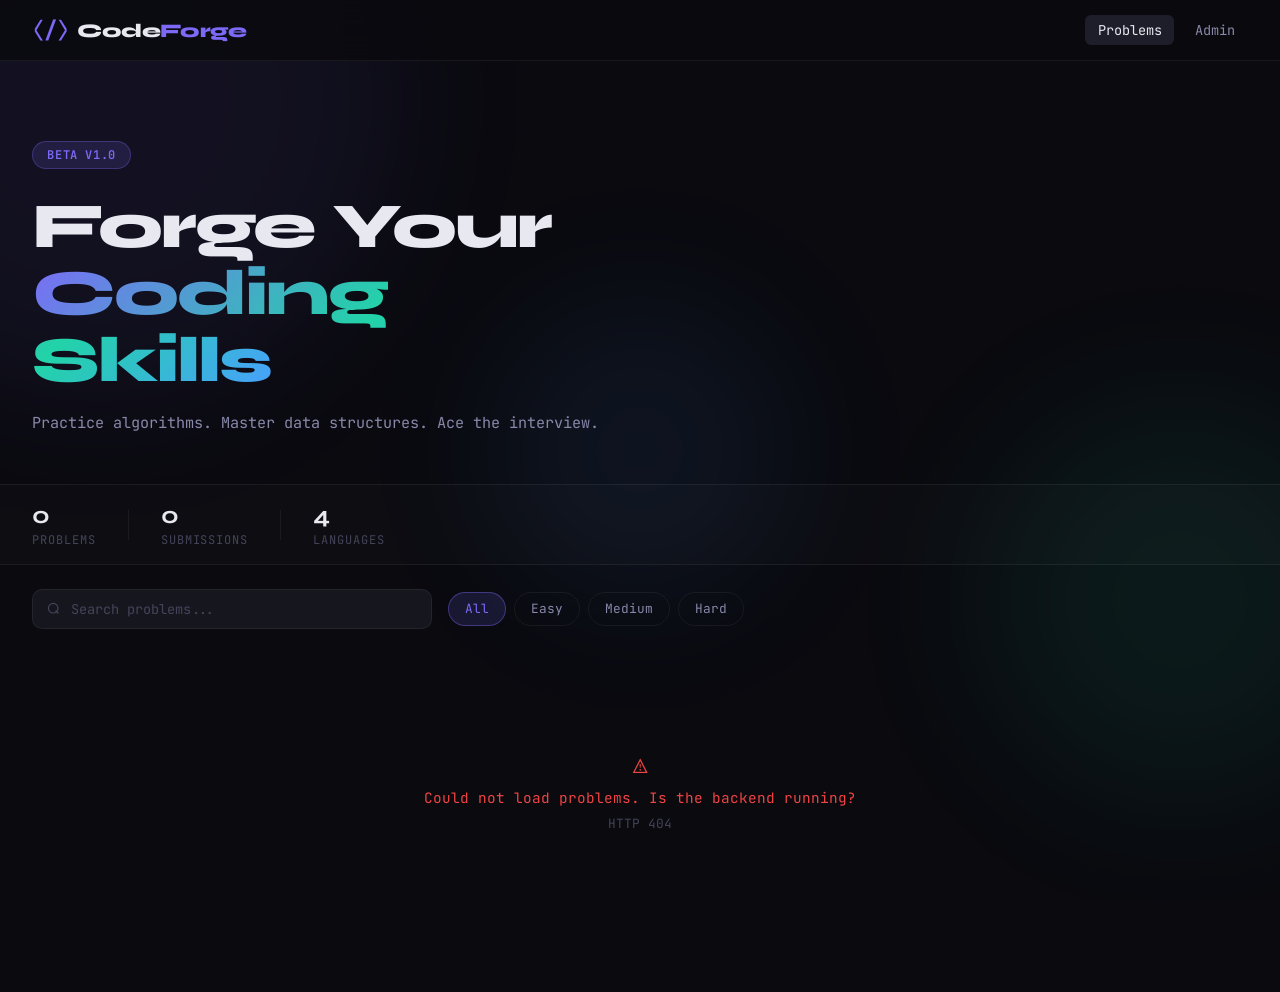
==== frontend/admin.html @ 6dc3c4fb "initial frontend" ====
<!DOCTYPE html>
<html lang="en">
<head>
<meta charset="UTF-8">
<meta name="viewport" content="width=device-width, initial-scale=1.0">
<title>CodeForge Admin</title>
<link rel="preconnect" href="https://fonts.googleapis.com">
<link href="https://fonts.googleapis.com/css2?family=JetBrains+Mono:wght@300;400;500;600;700&family=Syne:wght@400;600;700;800&display=swap" rel="stylesheet">
<link rel="stylesheet" href="static/css/main.css">
<link rel="stylesheet" href="static/css/admin.css">
</head>
<body class="admin-page">

<div class="ambient-bg">
  <div class="orb orb-1"></div>
  <div class="orb orb-2"></div>
</div>

<!-- Header -->
<header class="header">
  <div class="header-inner">
    <a href="index.html" class="logo">
      <span class="logo-icon">⟨/⟩</span>
      <span class="logo-text">Code<span class="accent">Forge</span></span>
    </a>
    <nav class="nav">
      <a href="index.html" class="nav-link">Problems</a>
      <span class="nav-badge">Admin</span>
      <button class="btn-ghost" id="logoutBtn">Logout</button>
    </nav>
  </div>
</header>

<!-- Admin Layout -->
<div class="admin-layout">

  <!-- Sidebar -->
  <aside class="admin-sidebar">
    <div class="sidebar-section">
      <p class="sidebar-label">Management</p>
      <button class="sidebar-item active" data-section="questions">
        <svg viewBox="0 0 20 20" fill="none"><rect x="3" y="3" width="14" height="3" rx="1" fill="currentColor"/><rect x="3" y="8.5" width="14" height="3" rx="1" fill="currentColor" opacity=".6"/><rect x="3" y="14" width="9" height="3" rx="1" fill="currentColor" opacity=".3"/></svg>
        Questions
      </button>
      <button class="sidebar-item" data-section="create">
        <svg viewBox="0 0 20 20" fill="none"><circle cx="10" cy="10" r="7" stroke="currentColor" stroke-width="1.5"/><path d="M10 7v6M7 10h6" stroke="currentColor" stroke-width="1.5" stroke-linecap="round"/></svg>
        Create Problem
      </button>
    </div>
  </aside>

  <!-- Main Content -->
  <main class="admin-main">

    <!-- Questions List Section -->
    <div class="admin-section active" id="section-questions">
      <div class="section-header">
        <h2>All Problems</h2>
        <button class="btn-primary" id="createNewBtn">+ New Problem</button>
      </div>
      <div class="admin-table-wrap">
        <table class="admin-table">
          <thead>
            <tr>
              <th>#</th>
              <th>Title</th>
              <th>Difficulty</th>
              <th>Tags</th>
              <th>Submissions</th>
              <th>Status</th>
              <th>Actions</th>
            </tr>
          </thead>
          <tbody id="questionsTableBody">
            <tr><td colspan="7" class="table-loading">Loading...</td></tr>
          </tbody>
        </table>
      </div>
    </div>

    <!-- Create/Edit Problem Section -->
    <div class="admin-section hidden" id="section-create">
      <div class="section-header">
        <h2 id="formTitle">Create New Problem</h2>
        <button class="btn-ghost" id="cancelFormBtn">← Back to List</button>
      </div>

      <div class="problem-form" id="problemForm">
        <!-- Basic Info -->
        <div class="form-card">
          <h3 class="form-card-title">Basic Information</h3>
          <div class="form-row">
            <div class="form-group flex-3">
              <label>Title *</label>
              <input type="text" class="form-input" id="fTitle" placeholder="e.g. Two Sum">
            </div>
            <div class="form-group flex-1">
              <label>Difficulty *</label>
              <select class="form-input" id="fDifficulty">
                <option value="Easy">Easy</option>
                <option value="Medium" selected>Medium</option>
                <option value="Hard">Hard</option>
              </select>
            </div>
          </div>
          <div class="form-row">
            <div class="form-group flex-2">
              <label>Tags (comma-separated)</label>
              <input type="text" class="form-input" id="fTags" placeholder="array, hash-table, two-pointers">
            </div>
            <div class="form-group flex-1">
              <label>Time Limit (sec)</label>
              <input type="number" class="form-input" id="fTimeLimit" value="5" min="1" max="30">
            </div>
            <div class="form-group flex-1">
              <label>Memory Limit (MB)</label>
              <input type="number" class="form-input" id="fMemoryLimit" value="256" min="32">
            </div>
          </div>
        </div>

        <!-- Description -->
        <div class="form-card">
          <h3 class="form-card-title">Problem Statement</h3>
          <div class="form-group">
            <label>Description * (supports markdown)</label>
            <textarea class="form-textarea" id="fDescription" rows="8" placeholder="Describe the problem clearly. Use markdown for formatting.&#10;&#10;Example:&#10;Given an array of integers `nums` and an integer `target`, return indices of the two numbers such that they add up to target."></textarea>
          </div>
          <div class="form-group">
            <label>Constraints</label>
            <textarea class="form-textarea" id="fConstraints" rows="4" placeholder="• 2 ≤ nums.length ≤ 10^4&#10;• -10^9 ≤ nums[i] ≤ 10^9&#10;• Only one valid answer exists."></textarea>
          </div>
        </div>

        <!-- Sample I/O -->
        <div class="form-card">
          <h3 class="form-card-title">Sample Input / Output</h3>
          <div class="form-row">
            <div class="form-group flex-1">
              <label>Sample Input</label>
              <textarea class="form-textarea mono" id="fSampleInput" rows="4" placeholder="[2,7,11,15]&#10;9"></textarea>
            </div>
            <div class="form-group flex-1">
              <label>Sample Output</label>
              <textarea class="form-textarea mono" id="fSampleOutput" rows="4" placeholder="[0,1]"></textarea>
            </div>
          </div>
        </div>

        <!-- Starter Code -->
        <div class="form-card">
          <h3 class="form-card-title">Starter Code (optional)</h3>
          <div class="starter-tabs">
            <button class="stab active" data-lang="python">Python</button>
            <button class="stab" data-lang="javascript">JavaScript</button>
            <button class="stab" data-lang="java">Java</button>
            <button class="stab" data-lang="cpp">C++</button>
          </div>
          <div class="starter-editors">
            <textarea class="form-textarea mono" id="starter-python" rows="8" placeholder="def solution(nums, target):&#10;    # Write your code here&#10;    pass"></textarea>
            <textarea class="form-textarea mono hidden" id="starter-javascript" rows="8" placeholder="function solution(nums, target) {&#10;    // Write your code here&#10;}"></textarea>
            <textarea class="form-textarea mono hidden" id="starter-java" rows="8" placeholder="import java.util.*;&#10;public class Solution {&#10;    public int[] solution(int[] nums, int target) {&#10;        // Write your code here&#10;        return new int[]{};&#10;    }&#10;}"></textarea>
            <textarea class="form-textarea mono hidden" id="starter-cpp" rows="8" placeholder="#include <bits/stdc++.h>&#10;using namespace std;&#10;&#10;int main() {&#10;    // Write your code here&#10;    return 0;&#10;}"></textarea>
          </div>
        </div>

        <!-- Test Cases -->
        <div class="form-card">
          <div class="form-card-header">
            <h3 class="form-card-title">Test Cases</h3>
            <div class="tc-actions">
              <button class="btn-ghost small" id="addPublicTC">+ Public</button>
              <button class="btn-ghost small" id="addPrivateTC">+ Private</button>
            </div>
          </div>
          <div class="testcases-list" id="testCasesFormList">
            <p class="muted-text" id="noTCMsg">No test cases added yet. Click + Public or + Private to add.</p>
          </div>
        </div>

        <!-- Form Actions -->
        <div class="form-actions">
          <button class="btn-ghost" id="cancelFormBtn2">Cancel</button>
          <button class="btn-primary large" id="saveProblemBtn">
            <span id="saveBtnText">Create Problem</span>
          </button>
        </div>
      </div>
    </div>

  </main>
</div>

<script src="static/js/api.js"></script>
<script src="static/js/admin.js"></script>
</body>
</html>
---- frontend/static/css/main.css ----
/* ========================================
   CODEFORGE — MAIN STYLESHEET
   Dark Industrial Aesthetic
   ======================================== */

:root {
  /* Core palette */
  --bg-base: #0a0a0f;
  --bg-surface: #111118;
  --bg-elevated: #16161f;
  --bg-hover: #1e1e2a;
  --bg-card: #13131a;

  /* Accent */
  --accent: #7c6af7;
  --accent-dim: rgba(124, 106, 247, 0.15);
  --accent-glow: rgba(124, 106, 247, 0.4);
  --accent-green: #22d3a8;
  --accent-red: #f04444;
  --accent-yellow: #f5c842;
  --accent-blue: #4a9eff;

  /* Text */
  --text-primary: #e8e8f0;
  --text-secondary: #8888aa;
  --text-muted: #44445a;
  --text-code: #a8b4d8;

  /* Borders */
  --border: rgba(255,255,255,0.06);
  --border-hover: rgba(255,255,255,0.12);

  /* Fonts */
  --font-display: 'Syne', sans-serif;
  --font-mono: 'JetBrains Mono', monospace;

  /* Radius */
  --radius-sm: 6px;
  --radius: 10px;
  --radius-lg: 16px;
  --radius-xl: 24px;
}

* { box-sizing: border-box; margin: 0; padding: 0; }

html { scroll-behavior: smooth; }

body {
  background: var(--bg-base);
  color: var(--text-primary);
  font-family: var(--font-mono);
  min-height: 100vh;
  overflow-x: hidden;
  position: relative;
}

/* ===== AMBIENT BACKGROUND ===== */
.ambient-bg {
  position: fixed;
  inset: 0;
  pointer-events: none;
  z-index: 0;
  overflow: hidden;
}

.orb {
  position: absolute;
  border-radius: 50%;
  filter: blur(80px);
  opacity: 0.08;
  animation: orb-drift 20s ease-in-out infinite alternate;
}

.orb-1 {
  width: 600px; height: 600px;
  background: var(--accent);
  top: -200px; left: -200px;
  animation-duration: 25s;
}

.orb-2 {
  width: 400px; height: 400px;
  background: var(--accent-green);
  bottom: 100px; right: -100px;
  animation-duration: 18s;
  animation-delay: -8s;
}

.orb-3 {
  width: 300px; height: 300px;
  background: var(--accent-blue);
  top: 50%; left: 50%;
  transform: translate(-50%, -50%);
  animation-duration: 30s;
  animation-delay: -15s;
}

@keyframes orb-drift {
  0% { transform: translate(0, 0) scale(1); }
  100% { transform: translate(40px, 30px) scale(1.1); }
}

/* ===== HEADER ===== */
.header {
  position: sticky;
  top: 0;
  z-index: 100;
  background: rgba(10, 10, 15, 0.85);
  backdrop-filter: blur(20px);
  border-bottom: 1px solid var(--border);
}

.header-inner {
  max-width: 1400px;
  margin: 0 auto;
  padding: 0 2rem;
  height: 60px;
  display: flex;
  align-items: center;
  justify-content: space-between;
}

.logo {
  display: flex;
  align-items: center;
  gap: 0.6rem;
  text-decoration: none;
  color: var(--text-primary);
}

.logo-icon {
  font-size: 1.4rem;
  color: var(--accent);
  font-family: var(--font-mono);
  font-weight: 700;
  letter-spacing: -0.05em;
}

.logo-text {
  font-family: var(--font-display);
  font-size: 1.2rem;
  font-weight: 800;
  letter-spacing: -0.03em;
}

.accent { color: var(--accent); }

.nav {
  display: flex;
  align-items: center;
  gap: 0.5rem;
}

.nav-link {
  color: var(--text-secondary);
  text-decoration: none;
  font-size: 0.85rem;
  padding: 0.4rem 0.8rem;
  border-radius: var(--radius-sm);
  transition: all 0.2s;
}

.nav-link:hover, .nav-link.active {
  color: var(--text-primary);
  background: var(--bg-hover);
}

.nav-badge {
  background: var(--accent-dim);
  color: var(--accent);
  border: 1px solid rgba(124, 106, 247, 0.3);
  font-size: 0.75rem;
  padding: 0.25rem 0.75rem;
  border-radius: 100px;
  font-weight: 600;
}

/* ===== HERO ===== */
.hero {
  position: relative;
  z-index: 1;
  padding: 5rem 2rem 3rem;
  max-width: 1400px;
  margin: 0 auto;
}

.hero-inner {
  max-width: 600px;
}

.hero-badge {
  display: inline-block;
  background: var(--accent-dim);
  border: 1px solid rgba(124, 106, 247, 0.3);
  color: var(--accent);
  font-size: 0.75rem;
  font-weight: 600;
  padding: 0.3rem 0.9rem;
  border-radius: 100px;
  margin-bottom: 1.5rem;
  letter-spacing: 0.05em;
  text-transform: uppercase;
}

.hero-title {
  font-family: var(--font-display);
  font-size: clamp(2.5rem, 5vw, 4rem);
  font-weight: 800;
  line-height: 1.05;
  letter-spacing: -0.03em;
  margin-bottom: 1rem;
}

.gradient-text {
  background: linear-gradient(135deg, var(--accent) 0%, var(--accent-green) 60%, var(--accent-blue) 100%);
  -webkit-background-clip: text;
  -webkit-text-fill-color: transparent;
  background-clip: text;
}

.hero-sub {
  color: var(--text-secondary);
  font-size: 0.95rem;
  line-height: 1.7;
}

/* ===== STATS BAR ===== */
.stats-bar {
  position: relative;
  z-index: 1;
  border-top: 1px solid var(--border);
  border-bottom: 1px solid var(--border);
  background: rgba(255,255,255,0.015);
}

.stats-inner {
  max-width: 1400px;
  margin: 0 auto;
  padding: 1rem 2rem;
  display: flex;
  gap: 2rem;
  align-items: center;
}

.stat-item {
  display: flex;
  flex-direction: column;
  gap: 0.15rem;
}

.stat-value {
  font-family: var(--font-display);
  font-size: 1.5rem;
  font-weight: 700;
  color: var(--text-primary);
}

.stat-label {
  font-size: 0.75rem;
  color: var(--text-muted);
  text-transform: uppercase;
  letter-spacing: 0.08em;
}

.stat-divider {
  width: 1px;
  height: 30px;
  background: var(--border);
}

/* ===== FILTER BAR ===== */
.filter-bar {
  position: relative;
  z-index: 1;
  padding: 1.5rem 0;
}

.filter-inner {
  max-width: 1400px;
  margin: 0 auto;
  padding: 0 2rem;
  display: flex;
  gap: 1rem;
  align-items: center;
  flex-wrap: wrap;
}

.search-wrap {
  position: relative;
  flex: 1;
  min-width: 200px;
  max-width: 400px;
}

.search-icon {
  position: absolute;
  left: 0.9rem;
  top: 50%;
  transform: translateY(-50%);
  width: 16px;
  height: 16px;
  color: var(--text-muted);
}

.search-input {
  width: 100%;
  background: var(--bg-elevated);
  border: 1px solid var(--border);
  border-radius: var(--radius);
  padding: 0.6rem 0.9rem 0.6rem 2.4rem;
  color: var(--text-primary);
  font-family: var(--font-mono);
  font-size: 0.85rem;
  transition: border-color 0.2s;
  outline: none;
}

.search-input:focus {
  border-color: var(--accent);
}

.search-input::placeholder { color: var(--text-muted); }

.filter-pills {
  display: flex;
  gap: 0.5rem;
}

.pill {
  padding: 0.45rem 1rem;
  border-radius: 100px;
  border: 1px solid var(--border);
  background: transparent;
  color: var(--text-secondary);
  font-family: var(--font-mono);
  font-size: 0.8rem;
  cursor: pointer;
  transition: all 0.2s;
}

.pill:hover {
  border-color: var(--border-hover);
  color: var(--text-primary);
}

.pill.active {
  background: var(--accent-dim);
  border-color: rgba(124, 106, 247, 0.4);
  color: var(--accent);
}

/* ===== PROBLEMS MAIN ===== */
.problems-main {
  position: relative;
  z-index: 1;
  max-width: 1400px;
  margin: 0 auto;
  padding: 0 2rem 4rem;
}

.problems-grid {
  display: flex;
  flex-direction: column;
  gap: 0.5rem;
}

/* Problem Card */
.problem-card {
  display: grid;
  grid-template-columns: 50px 1fr auto;
  align-items: center;
  gap: 1rem;
  padding: 1rem 1.5rem;
  background: var(--bg-card);
  border: 1px solid var(--border);
  border-radius: var(--radius);
  cursor: pointer;
  transition: all 0.2s;
  text-decoration: none;
  color: inherit;
}

.problem-card:hover {
  background: var(--bg-hover);
  border-color: var(--border-hover);
  transform: translateX(2px);
}

.problem-num {
  font-size: 0.85rem;
  color: var(--text-muted);
  font-weight: 600;
  text-align: center;
}

.problem-info {
  display: flex;
  flex-direction: column;
  gap: 0.4rem;
}

.problem-name {
  font-size: 0.95rem;
  font-weight: 500;
  color: var(--text-primary);
}

.problem-tags-row {
  display: flex;
  gap: 0.4rem;
  flex-wrap: wrap;
}

.tag-chip {
  font-size: 0.7rem;
  padding: 0.15rem 0.5rem;
  background: var(--bg-elevated);
  border: 1px solid var(--border);
  border-radius: 4px;
  color: var(--text-muted);
}

.problem-meta-right {
  display: flex;
  flex-direction: column;
  align-items: flex-end;
  gap: 0.4rem;
}

.diff-badge {
  font-size: 0.75rem;
  font-weight: 600;
  padding: 0.2rem 0.6rem;
  border-radius: 100px;
}

.diff-badge.Easy { background: rgba(34, 211, 168, 0.12); color: var(--accent-green); }
.diff-badge.Medium { background: rgba(245, 200, 66, 0.12); color: var(--accent-yellow); }
.diff-badge.Hard { background: rgba(240, 68, 68, 0.12); color: var(--accent-red); }

.acceptance-rate {
  font-size: 0.75rem;
  color: var(--text-muted);
}

/* ===== LOADING STATE ===== */
.loading-state {
  display: flex;
  flex-direction: column;
  align-items: center;
  gap: 1rem;
  padding: 4rem 2rem;
  color: var(--text-muted);
  font-size: 0.9rem;
}

.spinner {
  width: 32px;
  height: 32px;
  border: 2px solid var(--border);
  border-top-color: var(--accent);
  border-radius: 50%;
  animation: spin 0.8s linear infinite;
}

@keyframes spin { to { transform: rotate(360deg); } }

.empty-state {
  text-align: center;
  padding: 5rem 2rem;
  color: var(--text-muted);
}

.empty-icon { font-size: 3rem; margin-bottom: 1rem; }
.empty-state h3 { font-size: 1.1rem; margin-bottom: 0.5rem; color: var(--text-secondary); }
.empty-state p { font-size: 0.85rem; }

.hidden { display: none !important; }

/* ===== MODAL ===== */
.modal-overlay {
  position: fixed;
  inset: 0;
  background: rgba(0,0,0,0.8);
  backdrop-filter: blur(8px);
  z-index: 500;
  display: flex;
  align-items: center;
  justify-content: center;
  padding: 1rem;
  animation: fade-in 0.15s ease;
}

@keyframes fade-in { from { opacity: 0; } to { opacity: 1; } }

.modal {
  background: var(--bg-elevated);
  border: 1px solid var(--border-hover);
  border-radius: var(--radius-xl);
  padding: 2.5rem;
  width: 100%;
  max-width: 440px;
  position: relative;
  animation: slide-up 0.2s ease;
}

@keyframes slide-up { from { transform: translateY(20px); opacity: 0; } to { transform: translateY(0); opacity: 1; } }

.modal-close {
  position: absolute;
  top: 1.2rem;
  right: 1.2rem;
  background: transparent;
  border: none;
  color: var(--text-muted);
  font-size: 1rem;
  cursor: pointer;
  padding: 0.3rem;
  border-radius: var(--radius-sm);
  transition: color 0.2s;
}

.modal-close:hover { color: var(--text-primary); }

.modal-header {
  text-align: center;
  margin-bottom: 2rem;
}

.modal-icon { font-size: 2.5rem; margin-bottom: 0.75rem; }

.modal-header h2 {
  font-family: var(--font-display);
  font-size: 1.5rem;
  font-weight: 700;
  margin-bottom: 0.4rem;
}

.modal-header p {
  color: var(--text-secondary);
  font-size: 0.85rem;
}

/* ===== FORMS ===== */
.form-group {
  display: flex;
  flex-direction: column;
  gap: 0.5rem;
  margin-bottom: 1.2rem;
}

.form-group label {
  font-size: 0.8rem;
  color: var(--text-secondary);
  text-transform: uppercase;
  letter-spacing: 0.05em;
}

.form-input, .form-textarea {
  background: var(--bg-base);
  border: 1px solid var(--border);
  border-radius: var(--radius-sm);
  padding: 0.7rem 0.9rem;
  color: var(--text-primary);
  font-family: var(--font-mono);
  font-size: 0.875rem;
  transition: border-color 0.2s;
  outline: none;
  width: 100%;
}

.form-input:focus, .form-textarea:focus {
  border-color: var(--accent);
}

.form-textarea { resize: vertical; min-height: 80px; }
.form-textarea.mono { font-family: var(--font-mono); }

select.form-input {
  cursor: pointer;
  appearance: none;
  background-image: url("data:image/svg+xml,%3Csvg xmlns='http://www.w3.org/2000/svg' viewBox='0 0 16 16'%3E%3Cpath fill='%238888aa' d='M4 6l4 4 4-4'/%3E%3C/svg%3E");
  background-repeat: no-repeat;
  background-position: right 0.75rem center;
  background-size: 16px;
  padding-right: 2.5rem;
}

.form-error {
  background: rgba(240, 68, 68, 0.1);
  border: 1px solid rgba(240, 68, 68, 0.3);
  color: var(--accent-red);
  font-size: 0.8rem;
  padding: 0.6rem 0.9rem;
  border-radius: var(--radius-sm);
  margin-bottom: 1rem;
}

/* ===== BUTTONS ===== */
.btn-primary {
  background: var(--accent);
  color: white;
  border: none;
  border-radius: var(--radius-sm);
  padding: 0.75rem 1.5rem;
  font-family: var(--font-mono);
  font-size: 0.875rem;
  font-weight: 600;
  cursor: pointer;
  transition: all 0.2s;
  display: inline-flex;
  align-items: center;
  gap: 0.5rem;
}

.btn-primary:hover {
  background: #6a58e6;
  box-shadow: 0 0 20px var(--accent-glow);
}

.btn-primary.full-width { width: 100%; justify-content: center; }
.btn-primary.large { padding: 0.9rem 2rem; font-size: 0.95rem; }

.btn-secondary {
  background: var(--bg-hover);
  color: var(--text-primary);
  border: 1px solid var(--border);
  border-radius: var(--radius-sm);
  padding: 0.75rem 1.5rem;
  font-family: var(--font-mono);
  font-size: 0.875rem;
  font-weight: 500;
  cursor: pointer;
  transition: all 0.2s;
}

.btn-secondary:hover {
  border-color: var(--border-hover);
}

.btn-ghost {
  background: transparent;
  color: var(--text-secondary);
  border: 1px solid var(--border);
  border-radius: var(--radius-sm);
  padding: 0.5rem 1rem;
  font-family: var(--font-mono);
  font-size: 0.8rem;
  cursor: pointer;
  transition: all 0.2s;
}

.btn-ghost:hover {
  color: var(--text-primary);
  border-color: var(--border-hover);
}

.btn-ghost.small { padding: 0.3rem 0.7rem; font-size: 0.75rem; }

/* ===== SCROLLBAR ===== */
::-webkit-scrollbar { width: 6px; height: 6px; }
::-webkit-scrollbar-track { background: transparent; }
::-webkit-scrollbar-thumb { background: var(--border-hover); border-radius: 10px; }
::-webkit-scrollbar-thumb:hover { background: var(--text-muted); }

/* ===== LOADING SKELETON ===== */
.loading-skeleton { display: flex; flex-direction: column; gap: 0.7rem; }
.skel-line {
  height: 14px;
  background: linear-gradient(90deg, var(--bg-elevated) 25%, var(--bg-hover) 50%, var(--bg-elevated) 75%);
  background-size: 200% 100%;
  border-radius: 4px;
  animation: shimmer 1.5s infinite;
}
.skel-line.w80 { width: 80%; }
.skel-line.w100 { width: 100%; }
.skel-line.w90 { width: 90%; }
.skel-line.w70 { width: 70%; }

@keyframes shimmer { to { background-position: -200% 0; } }

.muted-text { color: var(--text-muted); font-size: 0.85rem; padding: 1rem 0; }
---- frontend/static/css/admin.css ----
/* ========================================
   ADMIN PAGE STYLES
   ======================================== */

body.admin-page { overflow: auto; }

.admin-layout {
  display: flex;
  max-width: 1400px;
  margin: 0 auto;
  padding: 2rem;
  gap: 2rem;
  position: relative;
  z-index: 1;
  min-height: calc(100vh - 60px);
}

/* ===== SIDEBAR ===== */
.admin-sidebar {
  width: 200px;
  flex-shrink: 0;
}

.sidebar-section { margin-bottom: 2rem; }

.sidebar-label {
  font-size: 0.7rem;
  text-transform: uppercase;
  letter-spacing: 0.1em;
  color: var(--text-muted);
  margin-bottom: 0.5rem;
  padding: 0 0.75rem;
}

.sidebar-item {
  display: flex;
  align-items: center;
  gap: 0.6rem;
  width: 100%;
  padding: 0.65rem 0.75rem;
  background: transparent;
  border: none;
  border-radius: var(--radius-sm);
  color: var(--text-secondary);
  font-family: var(--font-mono);
  font-size: 0.85rem;
  cursor: pointer;
  transition: all 0.2s;
  text-align: left;
}

.sidebar-item svg { width: 16px; height: 16px; flex-shrink: 0; }

.sidebar-item:hover {
  background: var(--bg-hover);
  color: var(--text-primary);
}

.sidebar-item.active {
  background: var(--accent-dim);
  color: var(--accent);
  border: 1px solid rgba(124, 106, 247, 0.2);
}

/* ===== MAIN ===== */
.admin-main { flex: 1; min-width: 0; }

.admin-section { display: flex; flex-direction: column; gap: 1.5rem; }
.admin-section.hidden { display: none !important; }
.admin-section.active { display: flex; }

.section-header {
  display: flex;
  align-items: center;
  justify-content: space-between;
}

.section-header h2 {
  font-family: var(--font-display);
  font-size: 1.5rem;
  font-weight: 700;
}

/* ===== TABLE ===== */
.admin-table-wrap {
  background: var(--bg-card);
  border: 1px solid var(--border);
  border-radius: var(--radius-lg);
  overflow: hidden;
}

.admin-table {
  width: 100%;
  border-collapse: collapse;
}

.admin-table th {
  padding: 0.75rem 1rem;
  text-align: left;
  font-size: 0.72rem;
  text-transform: uppercase;
  letter-spacing: 0.08em;
  color: var(--text-muted);
  background: var(--bg-base);
  border-bottom: 1px solid var(--border);
  font-weight: 500;
}

.admin-table td {
  padding: 0.9rem 1rem;
  font-size: 0.85rem;
  color: var(--text-secondary);
  border-bottom: 1px solid var(--border);
}

.admin-table tr:last-child td { border-bottom: none; }

.admin-table tr:hover td { background: var(--bg-hover); }

.table-loading {
  text-align: center;
  color: var(--text-muted);
  padding: 2rem !important;
}

.table-num {
  color: var(--text-muted);
  font-size: 0.8rem;
}

.table-title { color: var(--text-primary); font-weight: 500; }

.table-actions { display: flex; gap: 0.4rem; }

.table-btn {
  padding: 0.25rem 0.65rem;
  border-radius: 4px;
  font-size: 0.75rem;
  font-family: var(--font-mono);
  cursor: pointer;
  border: 1px solid var(--border);
  background: transparent;
  color: var(--text-secondary);
  transition: all 0.15s;
}

.table-btn:hover {
  background: var(--bg-hover);
  color: var(--text-primary);
}

.table-btn.edit:hover { border-color: var(--accent); color: var(--accent); }
.table-btn.delete:hover { border-color: var(--accent-red); color: var(--accent-red); }
.table-btn.toggle-on { color: var(--accent-green); border-color: rgba(34, 211, 168, 0.3); }
.table-btn.toggle-off { color: var(--accent-red); border-color: rgba(240, 68, 68, 0.3); }

/* ===== FORM ===== */
.problem-form {
  display: flex;
  flex-direction: column;
  gap: 1.5rem;
}

.form-card {
  background: var(--bg-card);
  border: 1px solid var(--border);
  border-radius: var(--radius-lg);
  padding: 1.5rem;
}

.form-card-title {
  font-family: var(--font-display);
  font-size: 1rem;
  font-weight: 600;
  margin-bottom: 1.25rem;
  color: var(--text-primary);
}

.form-card-header {
  display: flex;
  align-items: center;
  justify-content: space-between;
  margin-bottom: 1.25rem;
}

.form-card-header .form-card-title { margin-bottom: 0; }

.tc-actions { display: flex; gap: 0.5rem; }

.form-row {
  display: flex;
  gap: 1rem;
  align-items: flex-start;
}

.form-row .form-group { margin-bottom: 0; }
.flex-1 { flex: 1; }
.flex-2 { flex: 2; }
.flex-3 { flex: 3; }

/* Starter code tabs */
.starter-tabs {
  display: flex;
  gap: 0.5rem;
  margin-bottom: 0.75rem;
}

.stab {
  padding: 0.35rem 0.75rem;
  border-radius: 100px;
  border: 1px solid var(--border);
  background: transparent;
  color: var(--text-muted);
  font-family: var(--font-mono);
  font-size: 0.78rem;
  cursor: pointer;
  transition: all 0.2s;
}

.stab.active {
  background: var(--accent-dim);
  border-color: rgba(124, 106, 247, 0.4);
  color: var(--accent);
}

/* Test case item in form */
.tc-form-item {
  background: var(--bg-elevated);
  border: 1px solid var(--border);
  border-radius: var(--radius-sm);
  padding: 1rem;
  margin-bottom: 0.75rem;
  position: relative;
}

.tc-form-header {
  display: flex;
  align-items: center;
  justify-content: space-between;
  margin-bottom: 0.75rem;
}

.tc-form-label {
  font-size: 0.78rem;
  color: var(--text-muted);
  text-transform: uppercase;
  letter-spacing: 0.06em;
}

.tc-visibility {
  display: flex;
  align-items: center;
  gap: 0.5rem;
  font-size: 0.78rem;
  color: var(--text-muted);
}

.tc-visibility input { cursor: pointer; accent-color: var(--accent); }

.tc-form-remove {
  background: transparent;
  border: none;
  color: var(--accent-red);
  cursor: pointer;
  font-size: 0.85rem;
  opacity: 0.6;
  transition: opacity 0.2s;
  padding: 0.2rem;
}

.tc-form-remove:hover { opacity: 1; }

/* Form actions */
.form-actions {
  display: flex;
  justify-content: flex-end;
  gap: 1rem;
  padding-top: 0.5rem;
}

/* Status badge */
.status-badge {
  font-size: 0.72rem;
  padding: 0.2rem 0.5rem;
  border-radius: 4px;
  font-weight: 500;
}

.status-badge.active { background: rgba(34, 211, 168, 0.1); color: var(--accent-green); }
.status-badge.inactive { background: rgba(240, 68, 68, 0.1); color: var(--accent-red); }
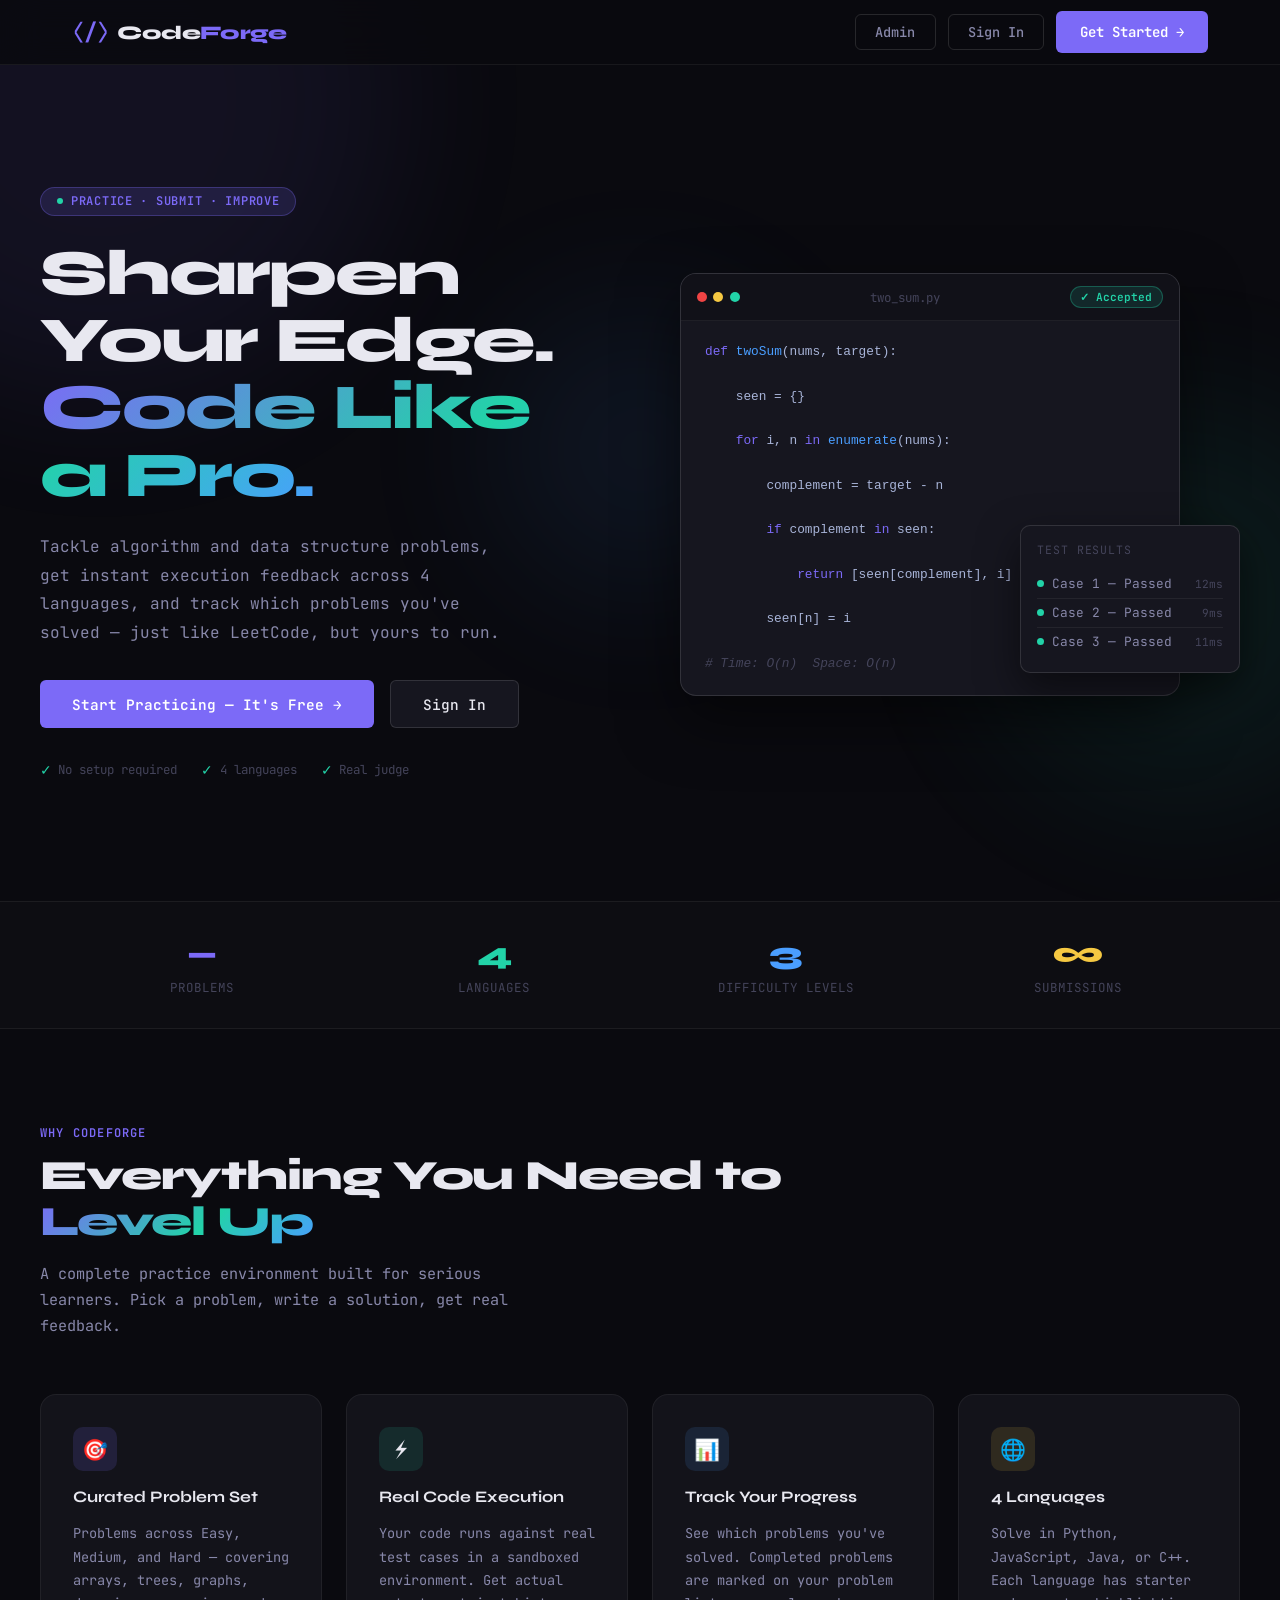
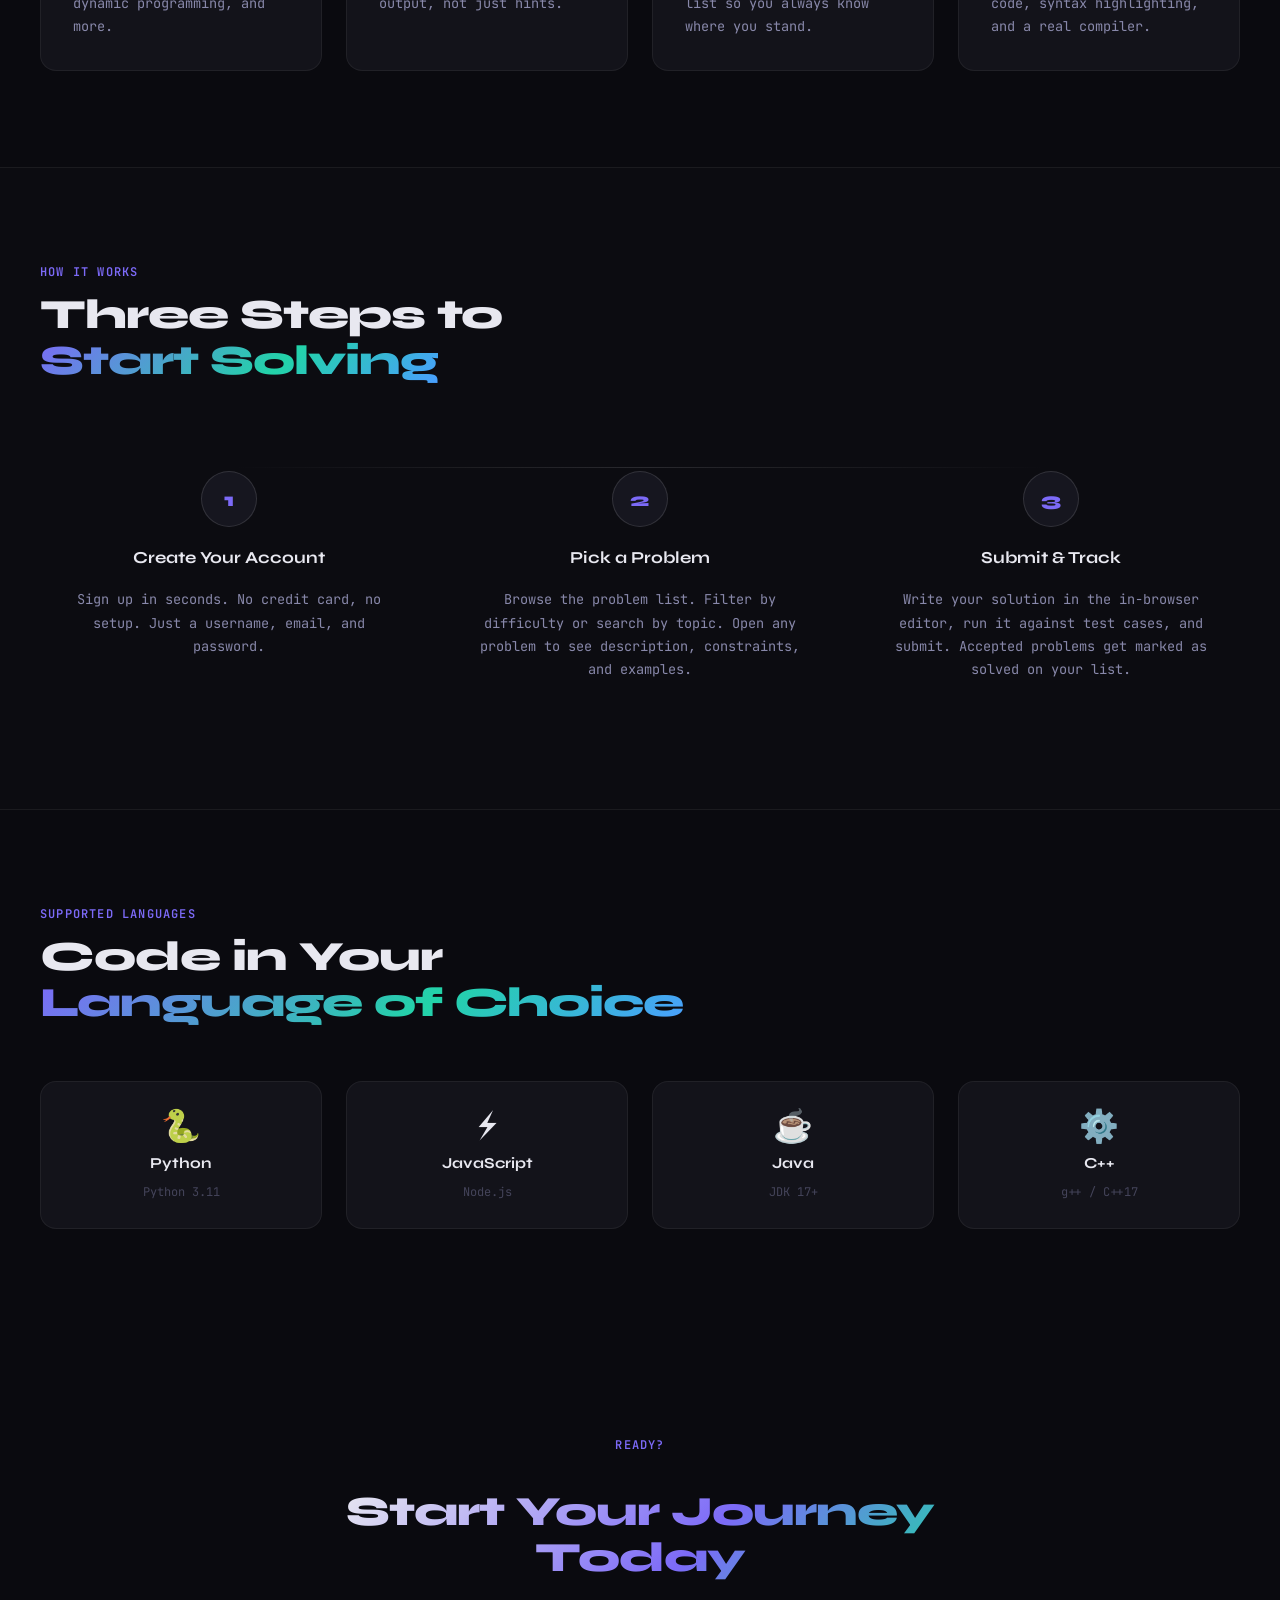
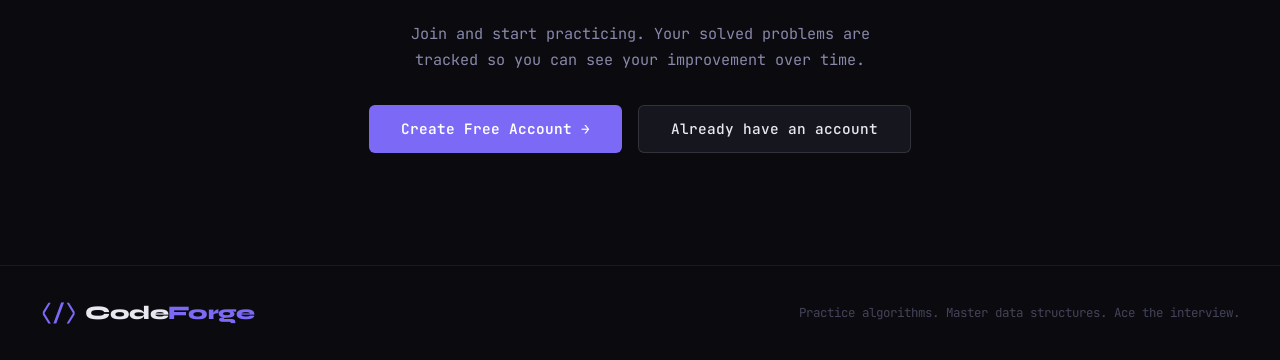
==== commit 72d70ef5: "updated version" ====
--- a/frontend/admin.html
+++ b/frontend/admin.html
@@ -6,6 +6,7 @@
 <title>CodeForge Admin</title>
 <link rel="preconnect" href="https://fonts.googleapis.com">
 <link href="https://fonts.googleapis.com/css2?family=JetBrains+Mono:wght@300;400;500;600;700&family=Syne:wght@400;600;700;800&display=swap" rel="stylesheet">
+<link rel="icon" type="image/png" href="static/favicon.png">
 <link rel="stylesheet" href="static/css/main.css">
 <link rel="stylesheet" href="static/css/admin.css">
 </head>
--- a/frontend/static/css/main.css
+++ b/frontend/static/css/main.css
@@ -680,3 +680,48 @@
 @keyframes shimmer { to { background-position: -200% 0; } }
 
 .muted-text { color: var(--text-muted); font-size: 0.85rem; padding: 1rem 0; }
+
+/* ===== USER CHIP ===== */
+.user-chip {
+  display: flex;
+  align-items: center;
+  gap: 0.45rem;
+  background: var(--bg-elevated);
+  border: 1px solid var(--border-hover);
+  border-radius: 100px;
+  padding: 0.25rem 0.75rem 0.25rem 0.3rem;
+  font-size: 0.8rem;
+  color: var(--text-secondary);
+}
+
+.user-avatar {
+  width: 22px;
+  height: 22px;
+  border-radius: 50%;
+  background: var(--accent);
+  color: white;
+  font-size: 0.7rem;
+  font-weight: 700;
+  display: flex;
+  align-items: center;
+  justify-content: center;
+  font-family: var(--font-display);
+}
+
+.user-chip-name {
+  font-weight: 500;
+  color: var(--text-primary);
+}
+
+/* ===== SOLVED PROBLEM CARD ===== */
+.problem-card.solved {
+  border-left: 3px solid rgba(34, 211, 168, 0.5);
+}
+
+.solved-check {
+  color: var(--accent-green);
+  font-size: 1rem;
+  font-weight: 700;
+  display: block;
+  text-align: center;
+}
